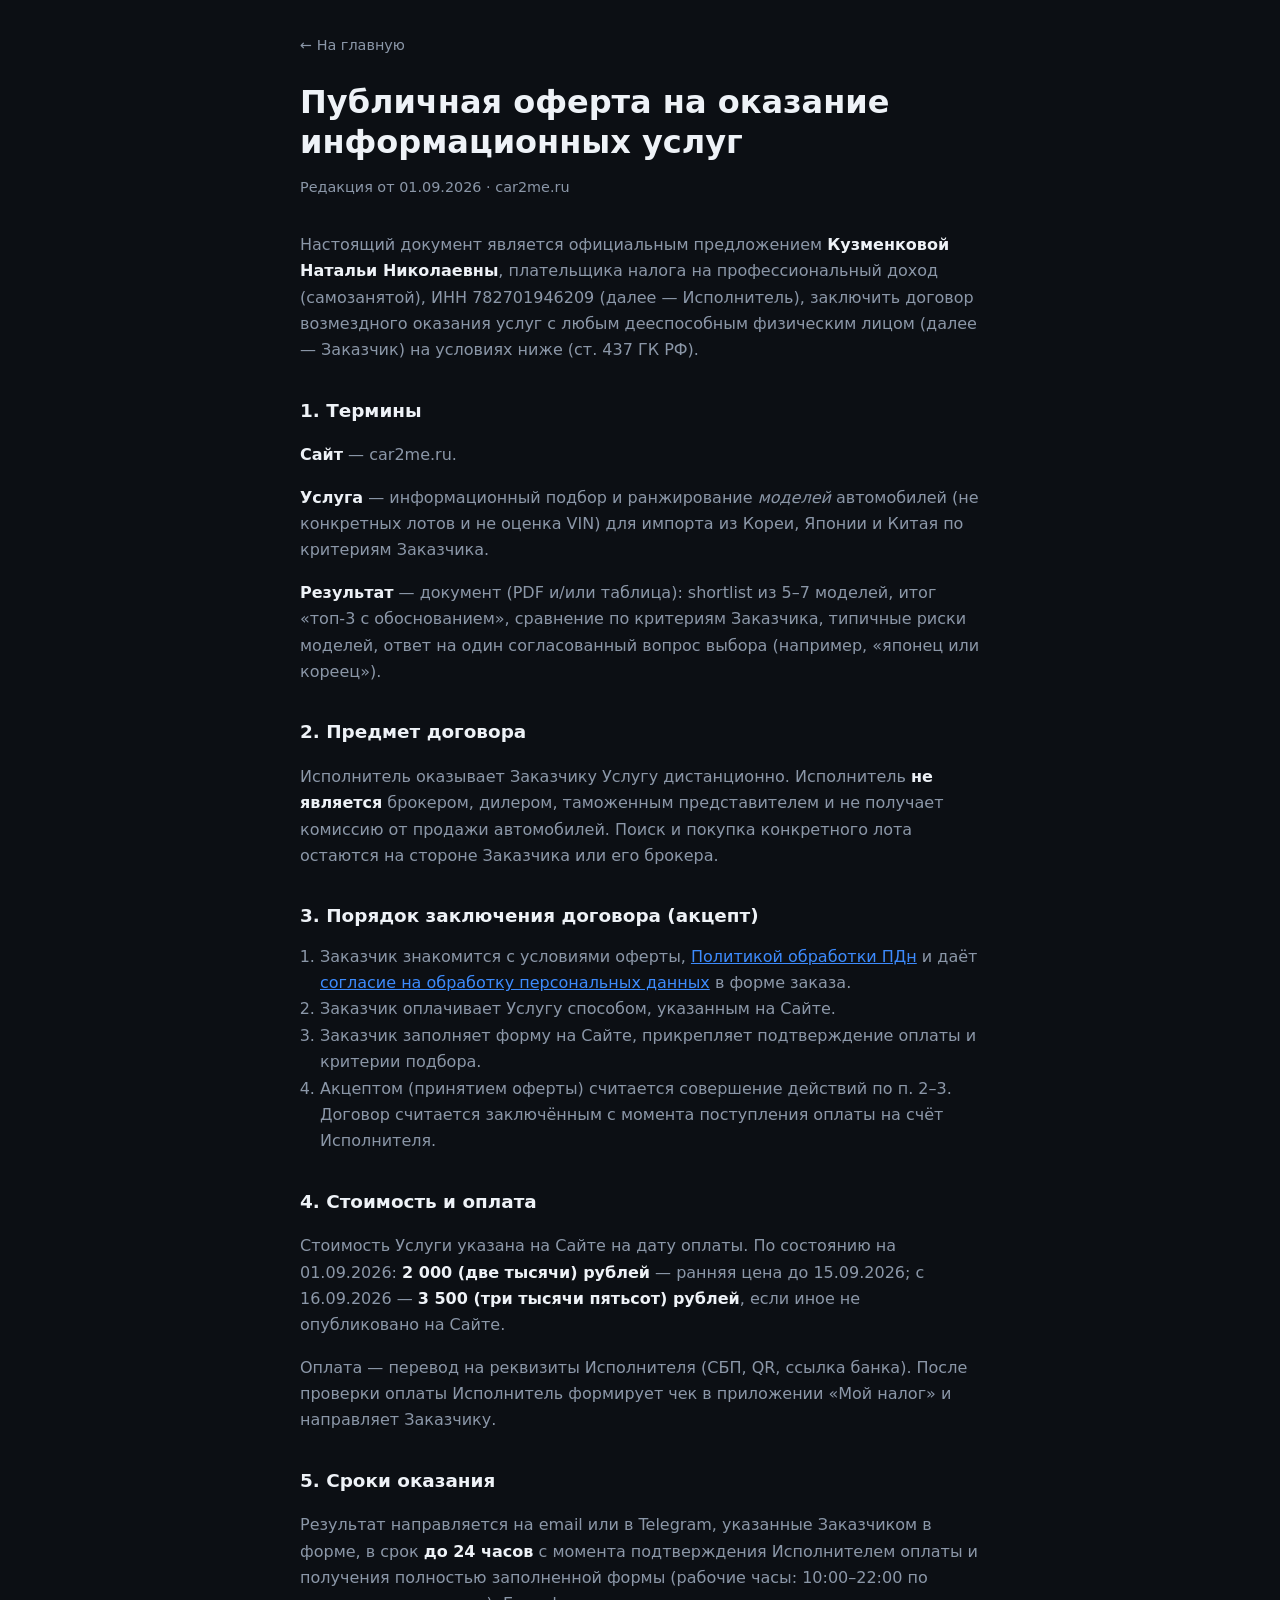
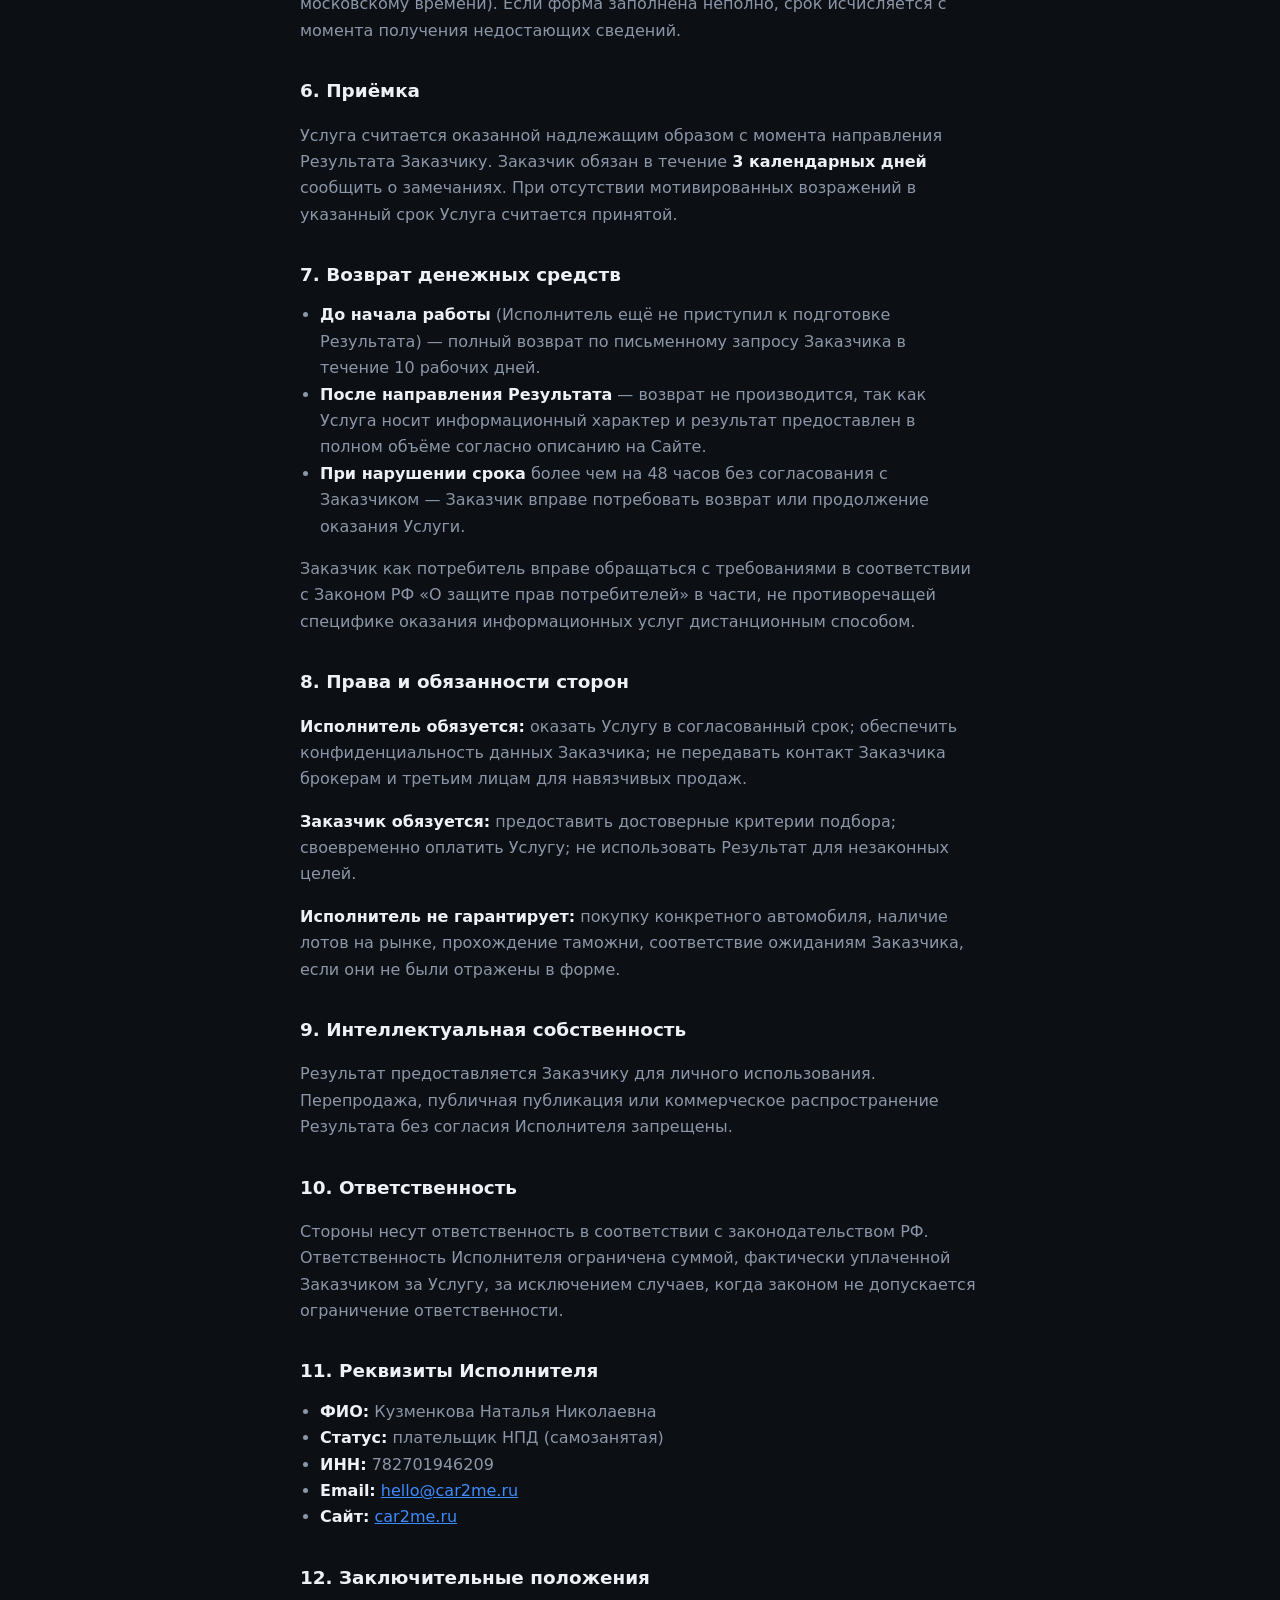
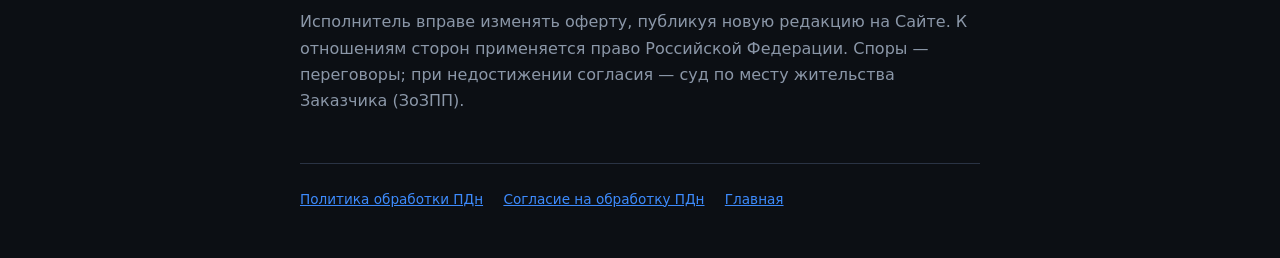
==== offer.html @ e2ac2bac "Launch Car2Me landing: legal pages, case, Metrika, sample PDF" ====
<!DOCTYPE html>
<html lang="ru">
<head>
  <meta charset="UTF-8">
  <meta name="viewport" content="width=device-width, initial-scale=1.0">
  <meta name="robots" content="noindex">
  <title>Публичная оферта — Car2Me</title>
  <link rel="stylesheet" href="legal.css">
</head>
<body>
  <div class="wrap">
    <a class="back" href="index.html">← На главную</a>
    <h1>Публичная оферта на оказание информационных услуг</h1>
    <p class="doc-meta">Редакция от 01.09.2026 · car2me.ru</p>

    <p>Настоящий документ является официальным предложением <strong>Кузменковой Натальи Николаевны</strong>, плательщика налога на профессиональный доход (самозанятой), ИНН 782701946209 (далее — Исполнитель), заключить договор возмездного оказания услуг с любым дееспособным физическим лицом (далее — Заказчик) на условиях ниже (ст. 437 ГК РФ).</p>

    <h2>1. Термины</h2>
    <p><strong>Сайт</strong> — car2me.ru.</p>
    <p><strong>Услуга</strong> — информационный подбор и ранжирование <em>моделей</em> автомобилей (не конкретных лотов и не оценка VIN) для импорта из Кореи, Японии и Китая по критериям Заказчика.</p>
    <p><strong>Результат</strong> — документ (PDF и/или таблица): shortlist из 5–7 моделей, итог «топ-3 с обоснованием», сравнение по критериям Заказчика, типичные риски моделей, ответ на один согласованный вопрос выбора (например, «японец или кореец»).</p>

    <h2>2. Предмет договора</h2>
    <p>Исполнитель оказывает Заказчику Услугу дистанционно. Исполнитель <strong>не является</strong> брокером, дилером, таможенным представителем и не получает комиссию от продажи автомобилей. Поиск и покупка конкретного лота остаются на стороне Заказчика или его брокера.</p>

    <h2>3. Порядок заключения договора (акцепт)</h2>
    <ol>
      <li>Заказчик знакомится с условиями оферты, <a href="privacy.html">Политикой обработки ПДн</a> и даёт <a href="pd-consent.html">согласие на обработку персональных данных</a> в форме заказа.</li>
      <li>Заказчик оплачивает Услугу способом, указанным на Сайте.</li>
      <li>Заказчик заполняет форму на Сайте, прикрепляет подтверждение оплаты и критерии подбора.</li>
      <li>Акцептом (принятием оферты) считается совершение действий по п. 2–3. Договор считается заключённым с момента поступления оплаты на счёт Исполнителя.</li>
    </ol>

    <h2>4. Стоимость и оплата</h2>
    <p>Стоимость Услуги указана на Сайте на дату оплаты. По состоянию на 01.09.2026: <strong>2 000 (две тысячи) рублей</strong> — ранняя цена до 15.09.2026; с 16.09.2026 — <strong>3 500 (три тысячи пятьсот) рублей</strong>, если иное не опубликовано на Сайте.</p>
    <p>Оплата — перевод на реквизиты Исполнителя (СБП, QR, ссылка банка). После проверки оплаты Исполнитель формирует чек в приложении «Мой налог» и направляет Заказчику.</p>

    <h2>5. Сроки оказания</h2>
    <p>Результат направляется на email или в Telegram, указанные Заказчиком в форме, в срок <strong>до 24 часов</strong> с момента подтверждения Исполнителем оплаты и получения полностью заполненной формы (рабочие часы: 10:00–22:00 по московскому времени). Если форма заполнена неполно, срок исчисляется с момента получения недостающих сведений.</p>

    <h2>6. Приёмка</h2>
    <p>Услуга считается оказанной надлежащим образом с момента направления Результата Заказчику. Заказчик обязан в течение <strong>3 календарных дней</strong> сообщить о замечаниях. При отсутствии мотивированных возражений в указанный срок Услуга считается принятой.</p>

    <h2>7. Возврат денежных средств</h2>
    <ul>
      <li><strong>До начала работы</strong> (Исполнитель ещё не приступил к подготовке Результата) — полный возврат по письменному запросу Заказчика в течение 10 рабочих дней.</li>
      <li><strong>После направления Результата</strong> — возврат не производится, так как Услуга носит информационный характер и результат предоставлен в полном объёме согласно описанию на Сайте.</li>
      <li><strong>При нарушении срока</strong> более чем на 48 часов без согласования с Заказчиком — Заказчик вправе потребовать возврат или продолжение оказания Услуги.</li>
    </ul>
    <p>Заказчик как потребитель вправе обращаться с требованиями в соответствии с Законом РФ «О защите прав потребителей» в части, не противоречащей специфике оказания информационных услуг дистанционным способом.</p>

    <h2>8. Права и обязанности сторон</h2>
    <p><strong>Исполнитель обязуется:</strong> оказать Услугу в согласованный срок; обеспечить конфиденциальность данных Заказчика; не передавать контакт Заказчика брокерам и третьим лицам для навязчивых продаж.</p>
    <p><strong>Заказчик обязуется:</strong> предоставить достоверные критерии подбора; своевременно оплатить Услугу; не использовать Результат для незаконных целей.</p>
    <p><strong>Исполнитель не гарантирует:</strong> покупку конкретного автомобиля, наличие лотов на рынке, прохождение таможни, соответствие ожиданиям Заказчика, если они не были отражены в форме.</p>

    <h2>9. Интеллектуальная собственность</h2>
    <p>Результат предоставляется Заказчику для личного использования. Перепродажа, публичная публикация или коммерческое распространение Результата без согласия Исполнителя запрещены.</p>

    <h2>10. Ответственность</h2>
    <p>Стороны несут ответственность в соответствии с законодательством РФ. Ответственность Исполнителя ограничена суммой, фактически уплаченной Заказчиком за Услугу, за исключением случаев, когда законом не допускается ограничение ответственности.</p>

    <h2>11. Реквизиты Исполнителя</h2>
    <ul>
      <li><strong>ФИО:</strong> Кузменкова Наталья Николаевна</li>
      <li><strong>Статус:</strong> плательщик НПД (самозанятая)</li>
      <li><strong>ИНН:</strong> 782701946209</li>
      <li><strong>Email:</strong> <a href="mailto:hello@car2me.ru">hello@car2me.ru</a></li>
      <li><strong>Сайт:</strong> <a href="https://car2me.ru">car2me.ru</a></li>
    </ul>

    <h2>12. Заключительные положения</h2>
    <p>Исполнитель вправе изменять оферту, публикуя новую редакцию на Сайте. К отношениям сторон применяется право Российской Федерации. Споры — переговоры; при недостижении согласия — суд по месту жительства Заказчика (ЗоЗПП).</p>

    <footer>
      <a href="privacy.html">Политика обработки ПДн</a>
      <a href="pd-consent.html">Согласие на обработку ПДн</a>
      <a href="index.html">Главная</a>
    </footer>
  </div>
</body>
</html>
---- legal.css ----
:root {
  --bg: #0c0f14;
  --surface: #151a22;
  --border: #2a3344;
  --text: #eef2f7;
  --muted: #8b97a8;
  --accent: #3d8bfd;
  --max: 720px;
}

* { box-sizing: border-box; }

body {
  margin: 0;
  font-family: system-ui, -apple-system, "Segoe UI", Roboto, sans-serif;
  background: var(--bg);
  color: var(--text);
  line-height: 1.65;
  font-size: 1rem;
}

.wrap {
  max-width: var(--max);
  margin: 0 auto;
  padding: 2rem 1.25rem 3rem;
}

a { color: var(--accent); }

.back {
  display: inline-block;
  margin-bottom: 1.5rem;
  color: var(--muted);
  text-decoration: none;
  font-size: 0.9rem;
}

.back:hover { color: var(--accent); }

h1 {
  font-size: clamp(1.5rem, 4vw, 2rem);
  line-height: 1.25;
  margin: 0 0 0.5rem;
}

.doc-meta {
  color: var(--muted);
  font-size: 0.9rem;
  margin-bottom: 2rem;
}

h2 {
  font-size: 1.15rem;
  margin: 2rem 0 0.75rem;
}

p, li {
  color: var(--muted);
}

ul, ol {
  padding-left: 1.25rem;
  margin: 0 0 1rem;
}

strong { color: var(--text); }

footer {
  margin-top: 3rem;
  padding-top: 1.5rem;
  border-top: 1px solid var(--border);
  font-size: 0.85rem;
  color: var(--muted);
}

footer a { margin-right: 1rem; }
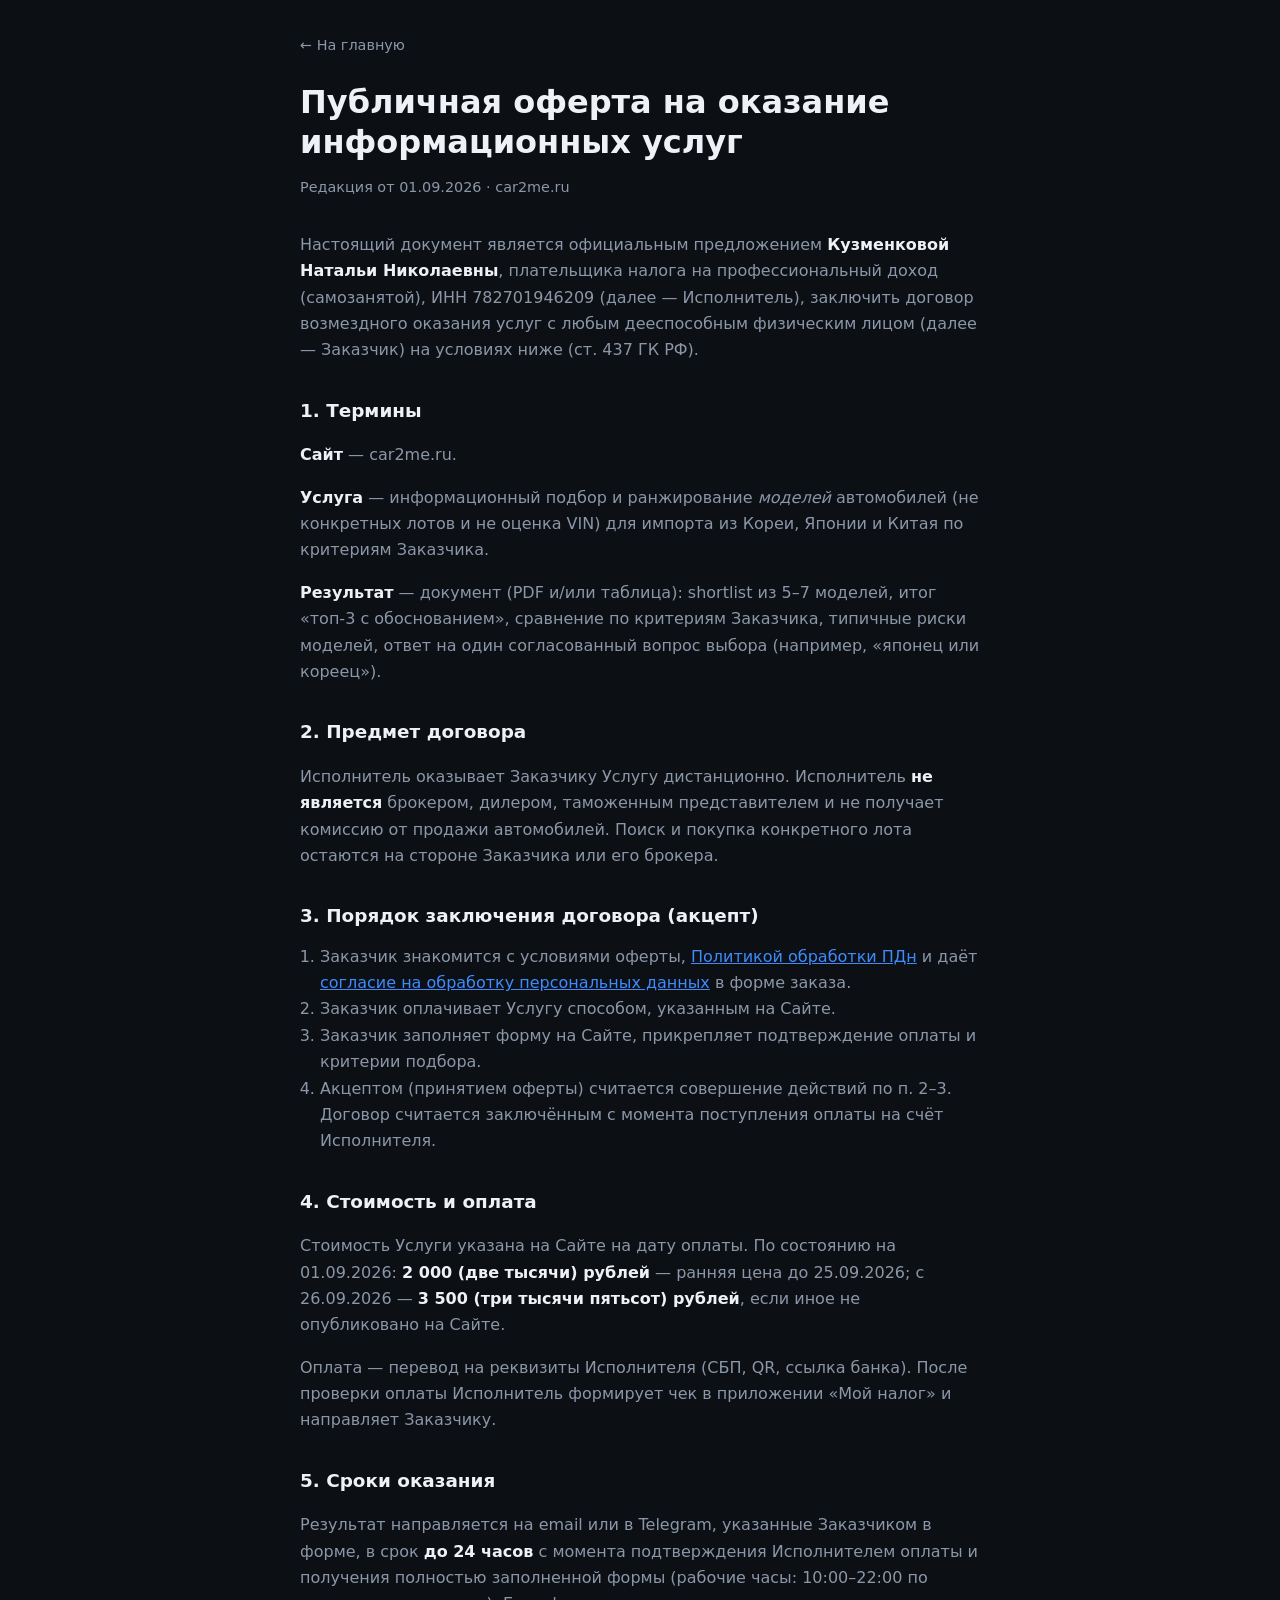
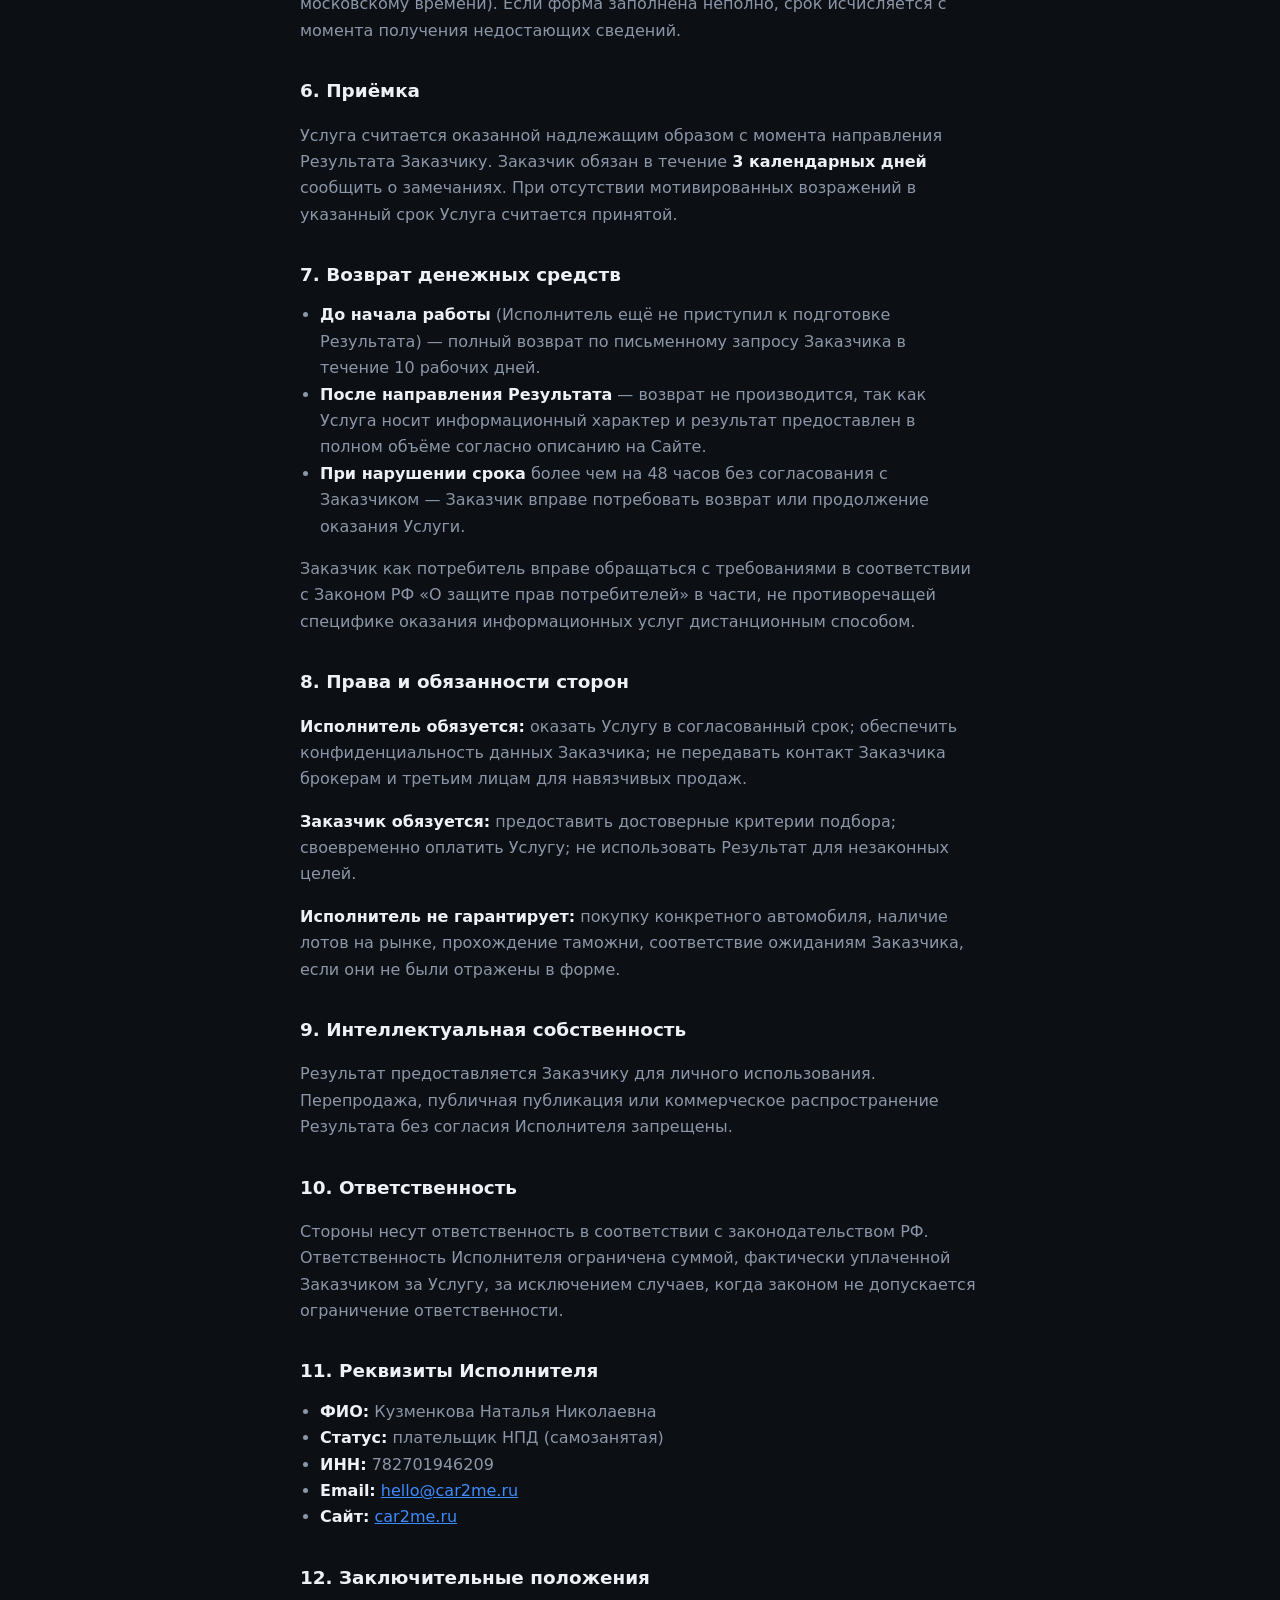
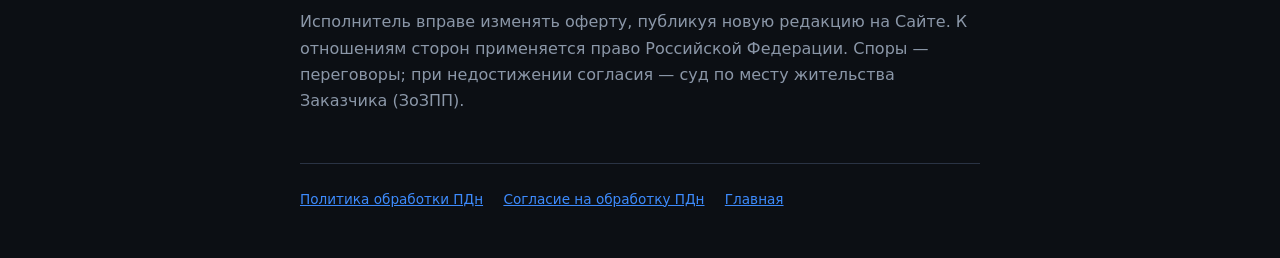
==== commit fca1a617: "Update landing payment layout, cookie card, and promo deadline to Sept 25. Co-authored-by: Cursor <c" ====
--- a/offer.html
+++ b/offer.html
@@ -32,7 +32,7 @@
     </ol>
 
     <h2>4. Стоимость и оплата</h2>
-    <p>Стоимость Услуги указана на Сайте на дату оплаты. По состоянию на 01.09.2026: <strong>2 000 (две тысячи) рублей</strong> — ранняя цена до 15.09.2026; с 16.09.2026 — <strong>3 500 (три тысячи пятьсот) рублей</strong>, если иное не опубликовано на Сайте.</p>
+    <p>Стоимость Услуги указана на Сайте на дату оплаты. По состоянию на 01.09.2026: <strong>2 000 (две тысячи) рублей</strong> — ранняя цена до 25.09.2026; с 26.09.2026 — <strong>3 500 (три тысячи пятьсот) рублей</strong>, если иное не опубликовано на Сайте.</p>
     <p>Оплата — перевод на реквизиты Исполнителя (СБП, QR, ссылка банка). После проверки оплаты Исполнитель формирует чек в приложении «Мой налог» и направляет Заказчику.</p>
 
     <h2>5. Сроки оказания</h2>
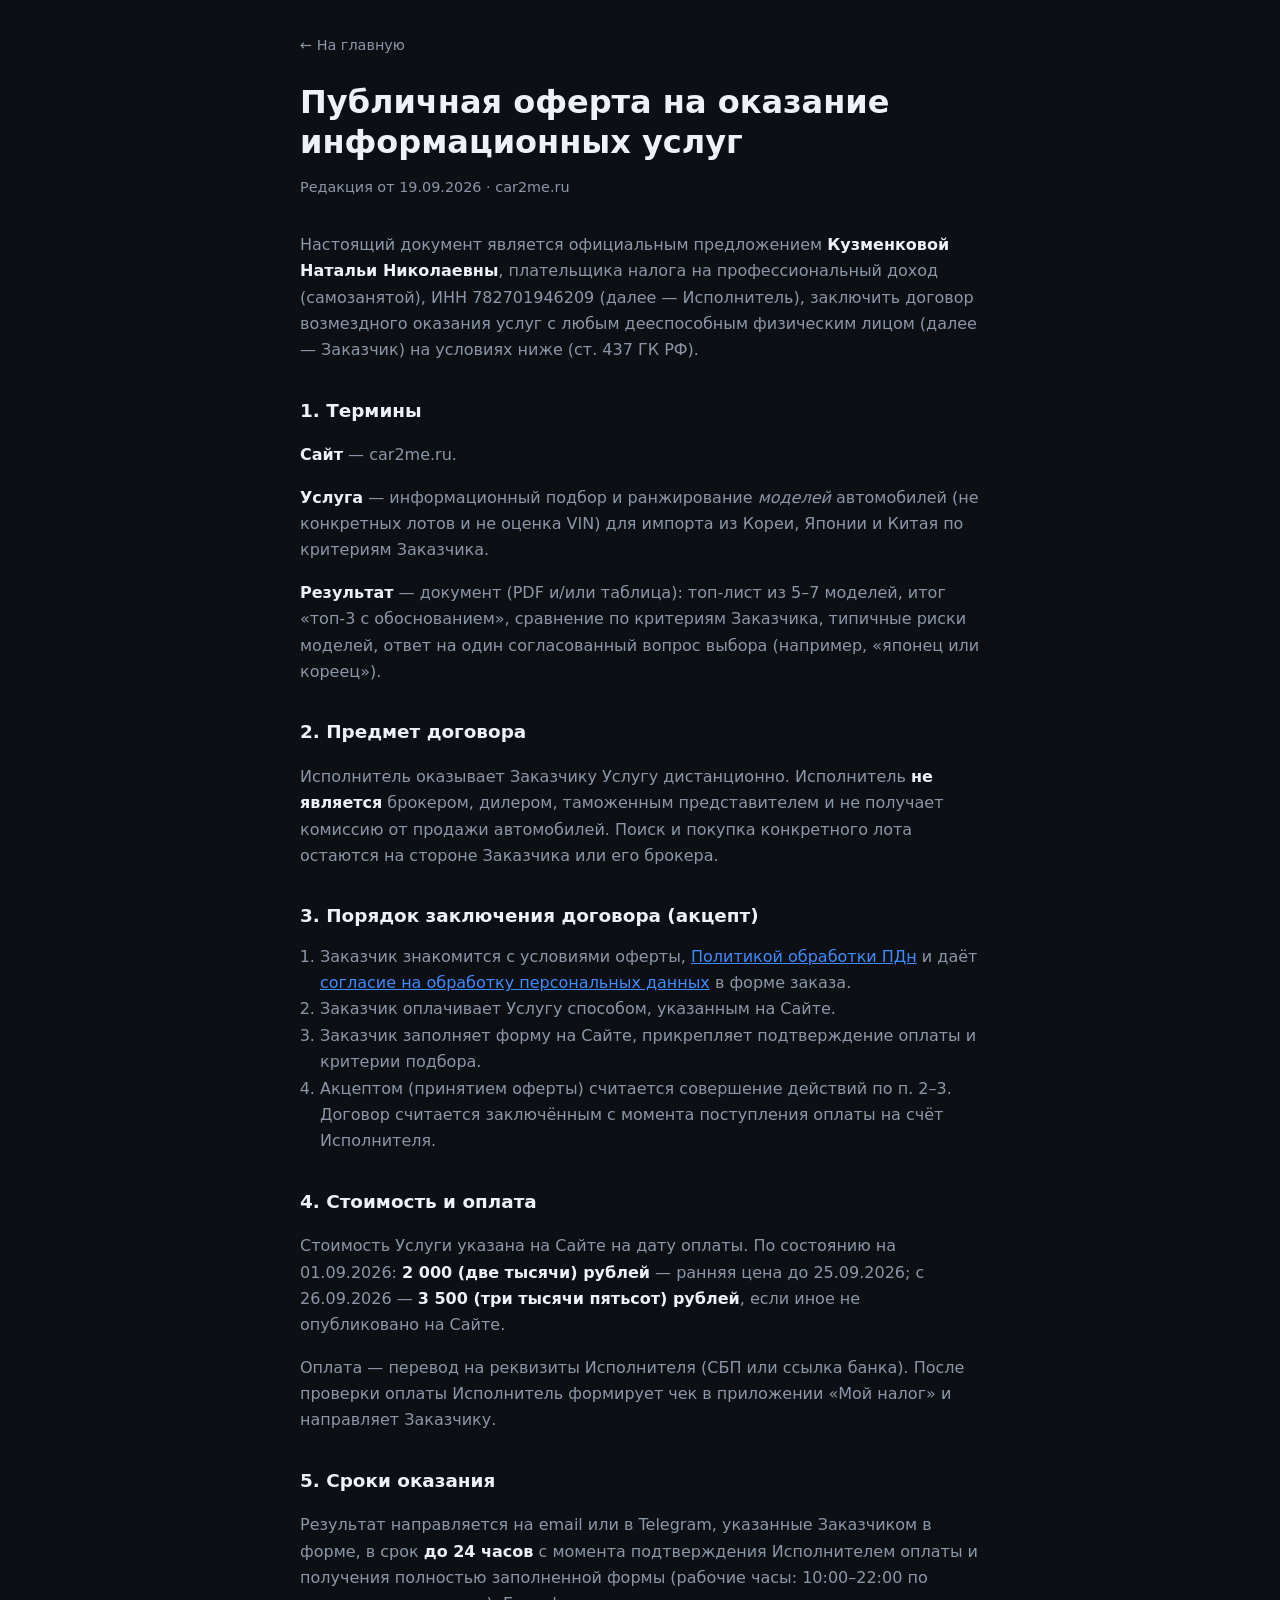
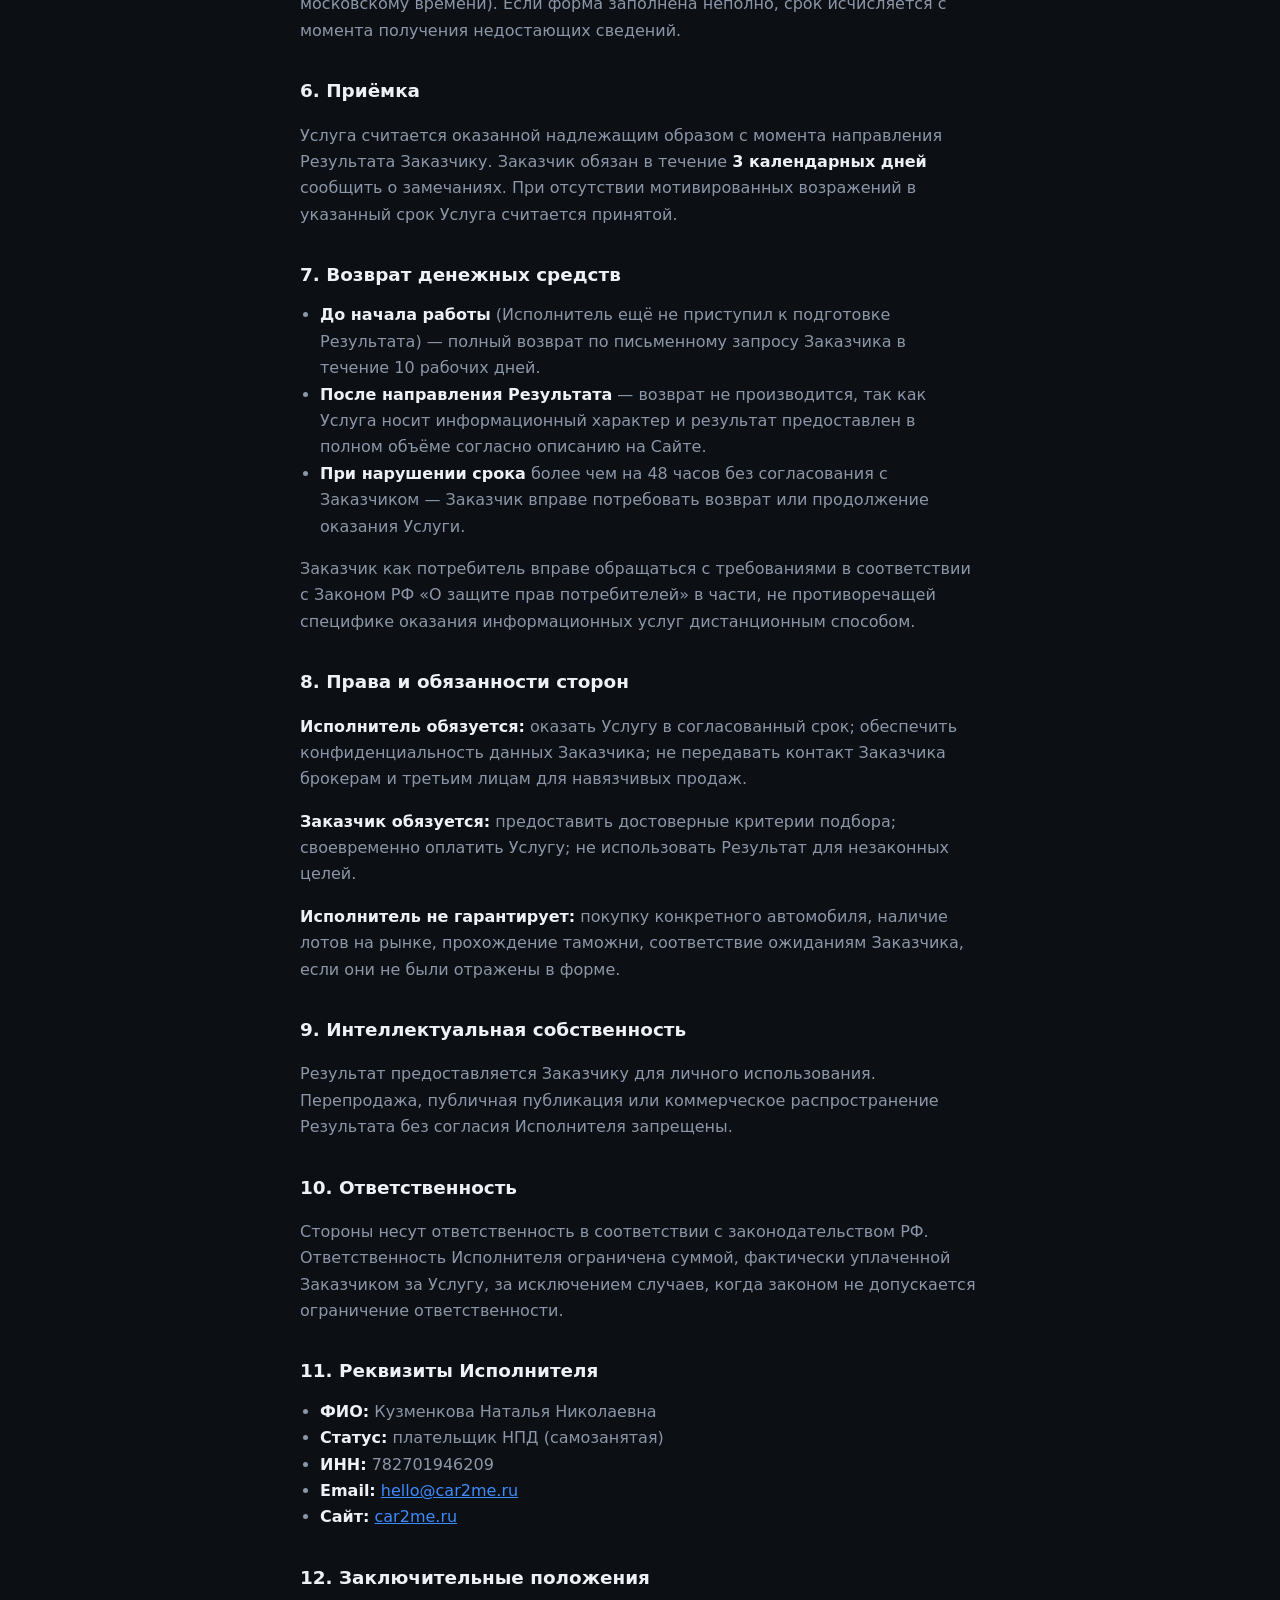
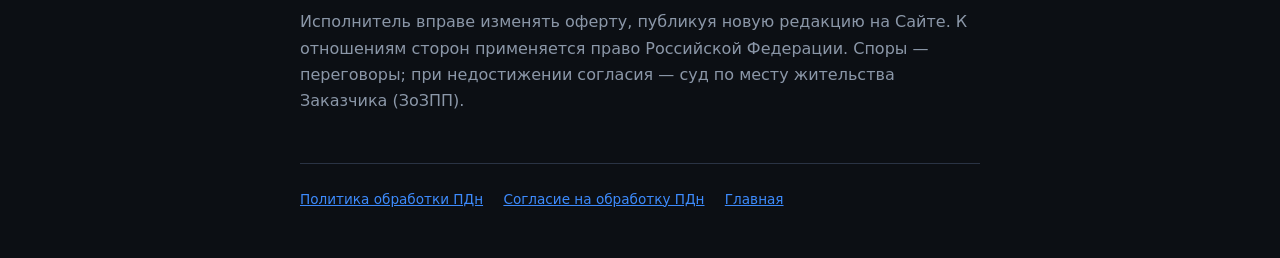
==== commit 10740389: "Publish landing redesign, legal wording, and Metrika goals. Co-authored-by: Cursor <cursoragent@curs" ====
--- a/offer.html
+++ b/offer.html
@@ -11,14 +11,14 @@
   <div class="wrap">
     <a class="back" href="index.html">← На главную</a>
     <h1>Публичная оферта на оказание информационных услуг</h1>
-    <p class="doc-meta">Редакция от 01.09.2026 · car2me.ru</p>
+    <p class="doc-meta">Редакция от 19.09.2026 · car2me.ru</p>
 
     <p>Настоящий документ является официальным предложением <strong>Кузменковой Натальи Николаевны</strong>, плательщика налога на профессиональный доход (самозанятой), ИНН 782701946209 (далее — Исполнитель), заключить договор возмездного оказания услуг с любым дееспособным физическим лицом (далее — Заказчик) на условиях ниже (ст. 437 ГК РФ).</p>
 
     <h2>1. Термины</h2>
     <p><strong>Сайт</strong> — car2me.ru.</p>
     <p><strong>Услуга</strong> — информационный подбор и ранжирование <em>моделей</em> автомобилей (не конкретных лотов и не оценка VIN) для импорта из Кореи, Японии и Китая по критериям Заказчика.</p>
-    <p><strong>Результат</strong> — документ (PDF и/или таблица): shortlist из 5–7 моделей, итог «топ-3 с обоснованием», сравнение по критериям Заказчика, типичные риски моделей, ответ на один согласованный вопрос выбора (например, «японец или кореец»).</p>
+    <p><strong>Результат</strong> — документ (PDF и/или таблица): топ-лист из 5–7 моделей, итог «топ-3 с обоснованием», сравнение по критериям Заказчика, типичные риски моделей, ответ на один согласованный вопрос выбора (например, «японец или кореец»).</p>
 
     <h2>2. Предмет договора</h2>
     <p>Исполнитель оказывает Заказчику Услугу дистанционно. Исполнитель <strong>не является</strong> брокером, дилером, таможенным представителем и не получает комиссию от продажи автомобилей. Поиск и покупка конкретного лота остаются на стороне Заказчика или его брокера.</p>
@@ -33,7 +33,7 @@
 
     <h2>4. Стоимость и оплата</h2>
     <p>Стоимость Услуги указана на Сайте на дату оплаты. По состоянию на 01.09.2026: <strong>2 000 (две тысячи) рублей</strong> — ранняя цена до 25.09.2026; с 26.09.2026 — <strong>3 500 (три тысячи пятьсот) рублей</strong>, если иное не опубликовано на Сайте.</p>
-    <p>Оплата — перевод на реквизиты Исполнителя (СБП, QR, ссылка банка). После проверки оплаты Исполнитель формирует чек в приложении «Мой налог» и направляет Заказчику.</p>
+    <p>Оплата — перевод на реквизиты Исполнителя (СБП или ссылка банка). После проверки оплаты Исполнитель формирует чек в приложении «Мой налог» и направляет Заказчику.</p>
 
     <h2>5. Сроки оказания</h2>
     <p>Результат направляется на email или в Telegram, указанные Заказчиком в форме, в срок <strong>до 24 часов</strong> с момента подтверждения Исполнителем оплаты и получения полностью заполненной формы (рабочие часы: 10:00–22:00 по московскому времени). Если форма заполнена неполно, срок исчисляется с момента получения недостающих сведений.</p>
